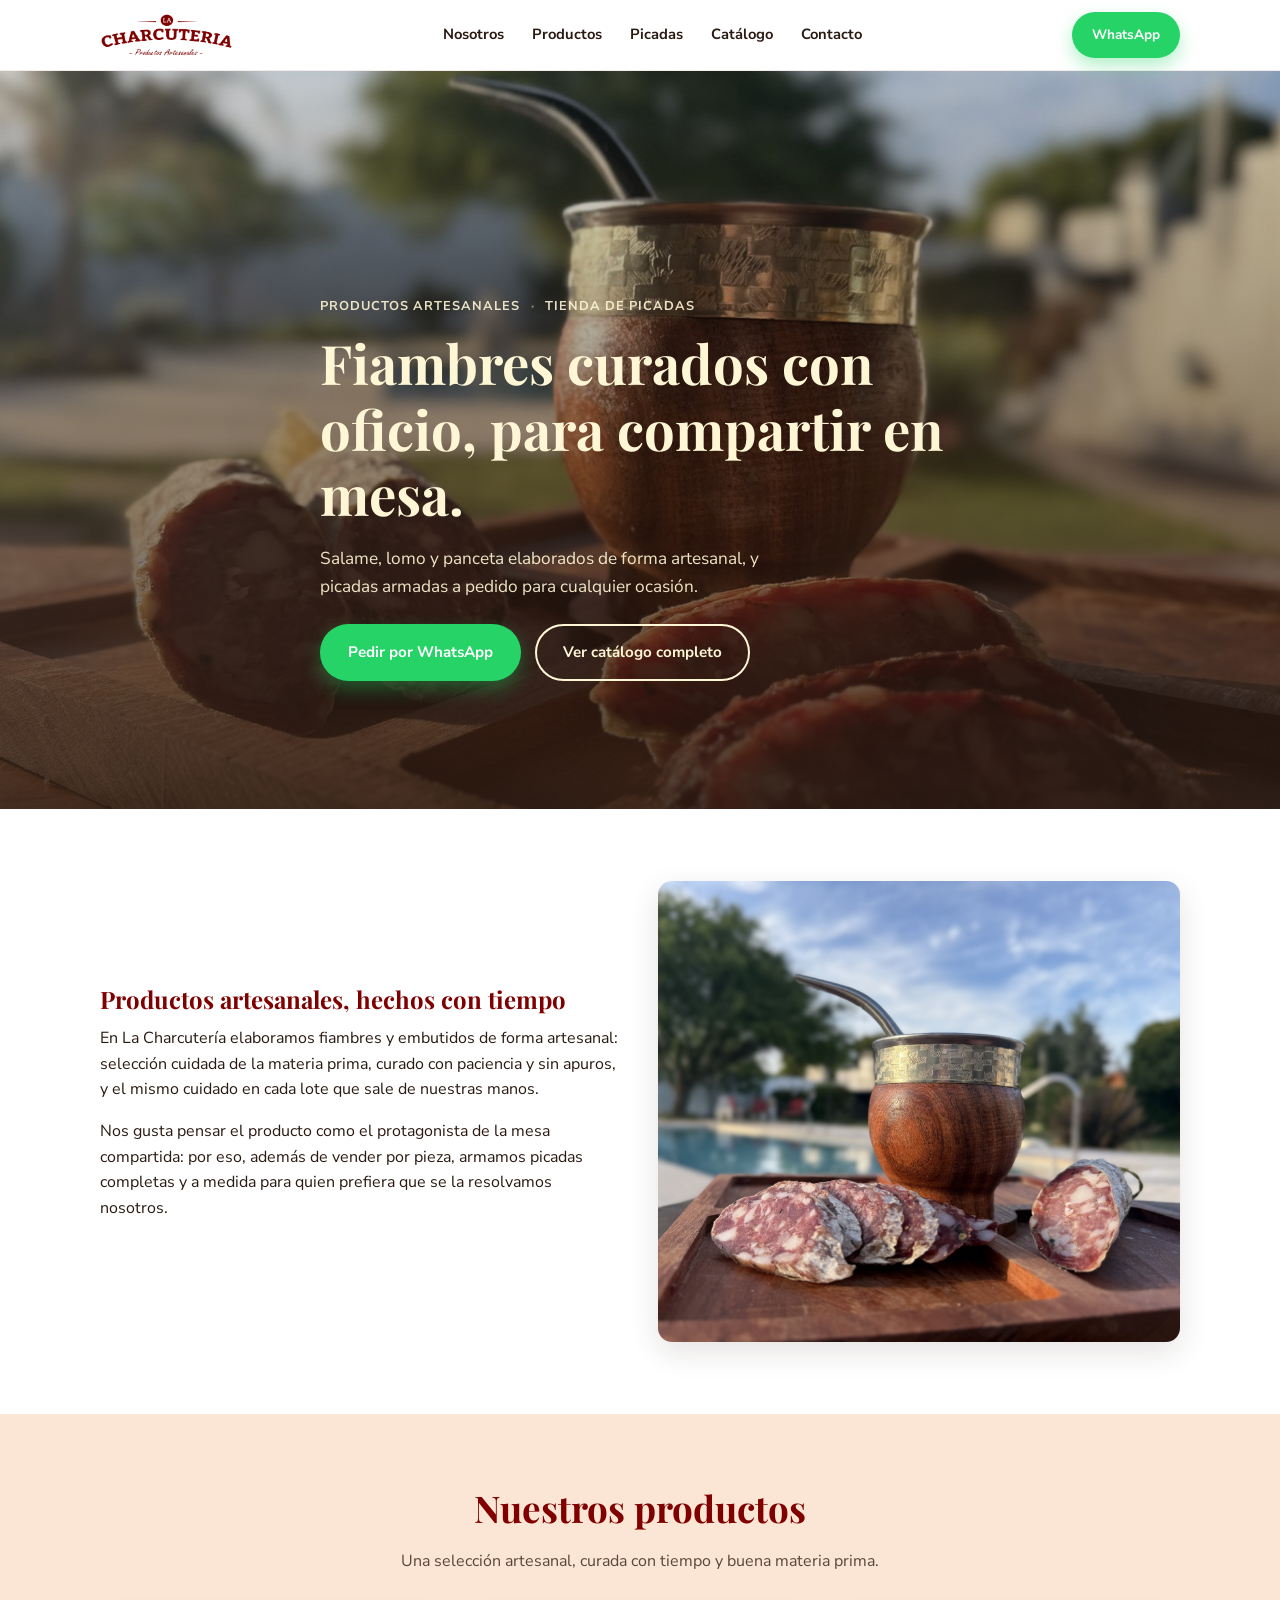
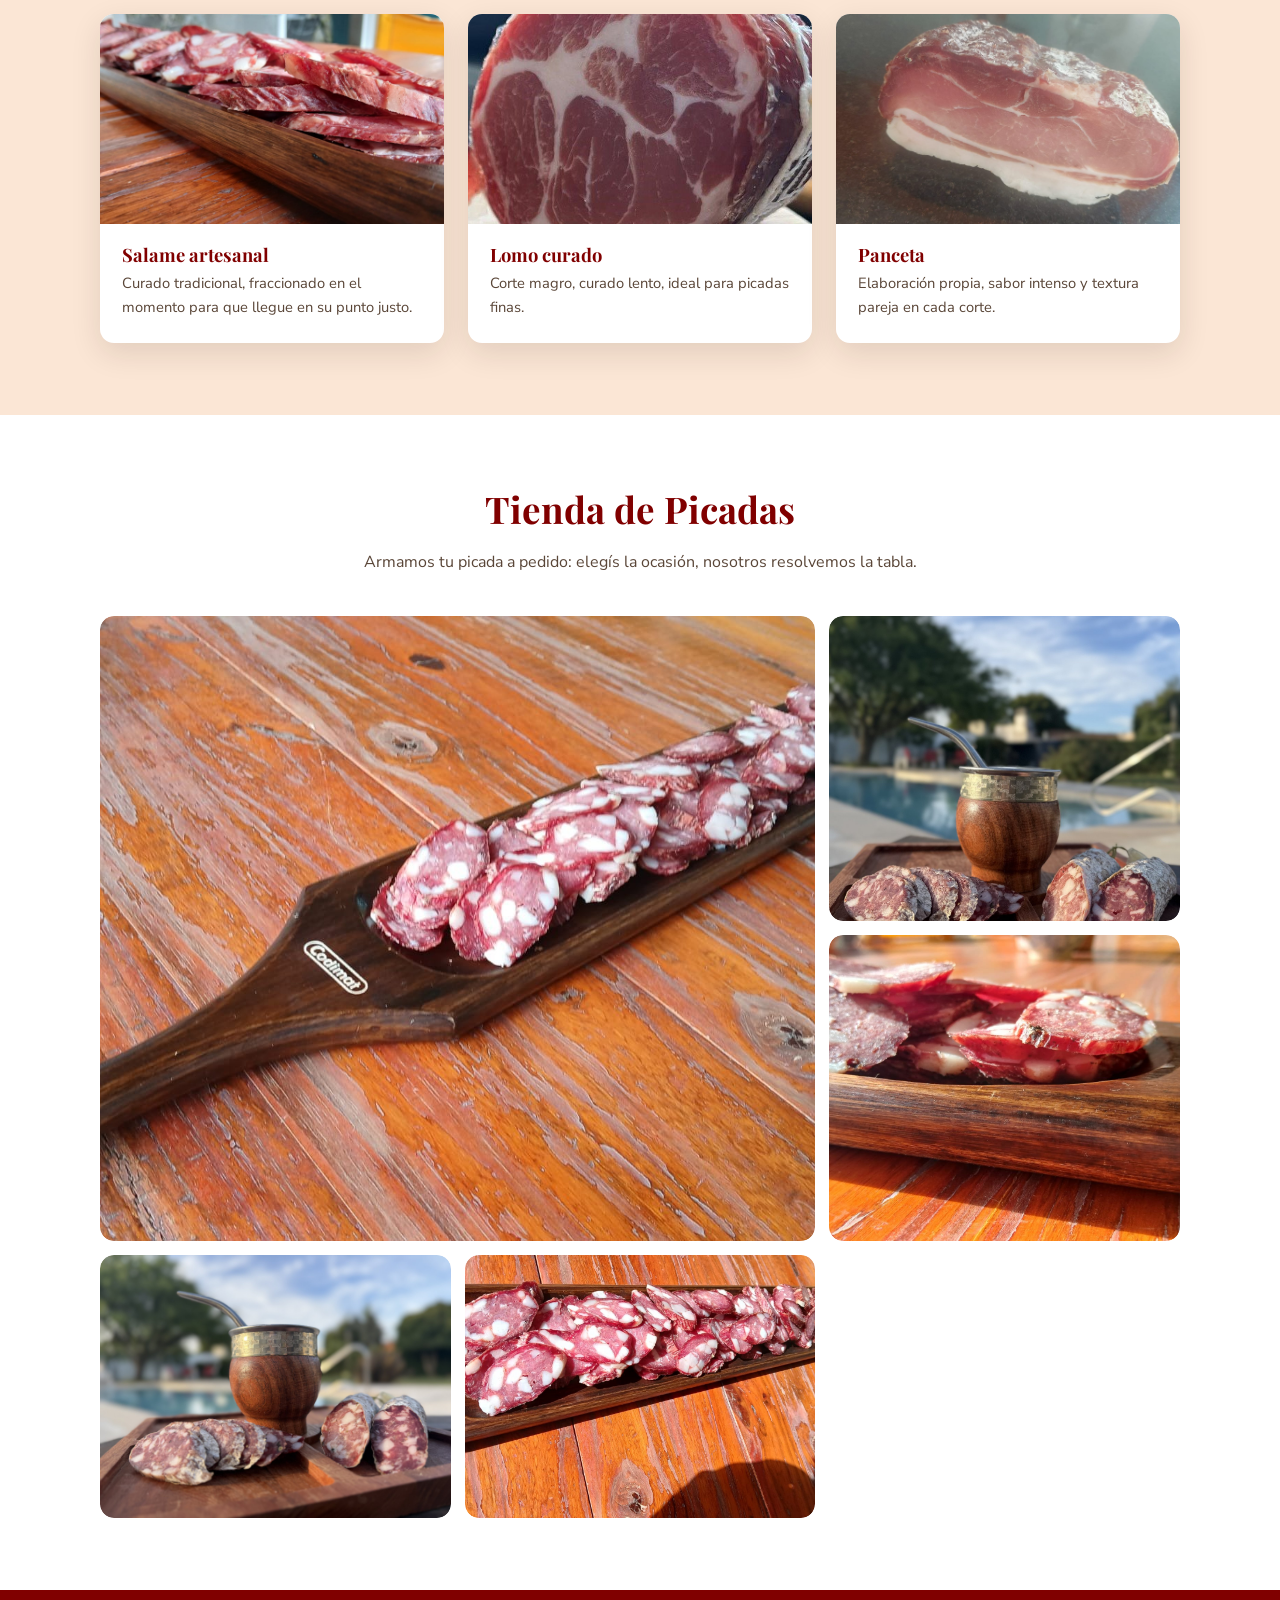
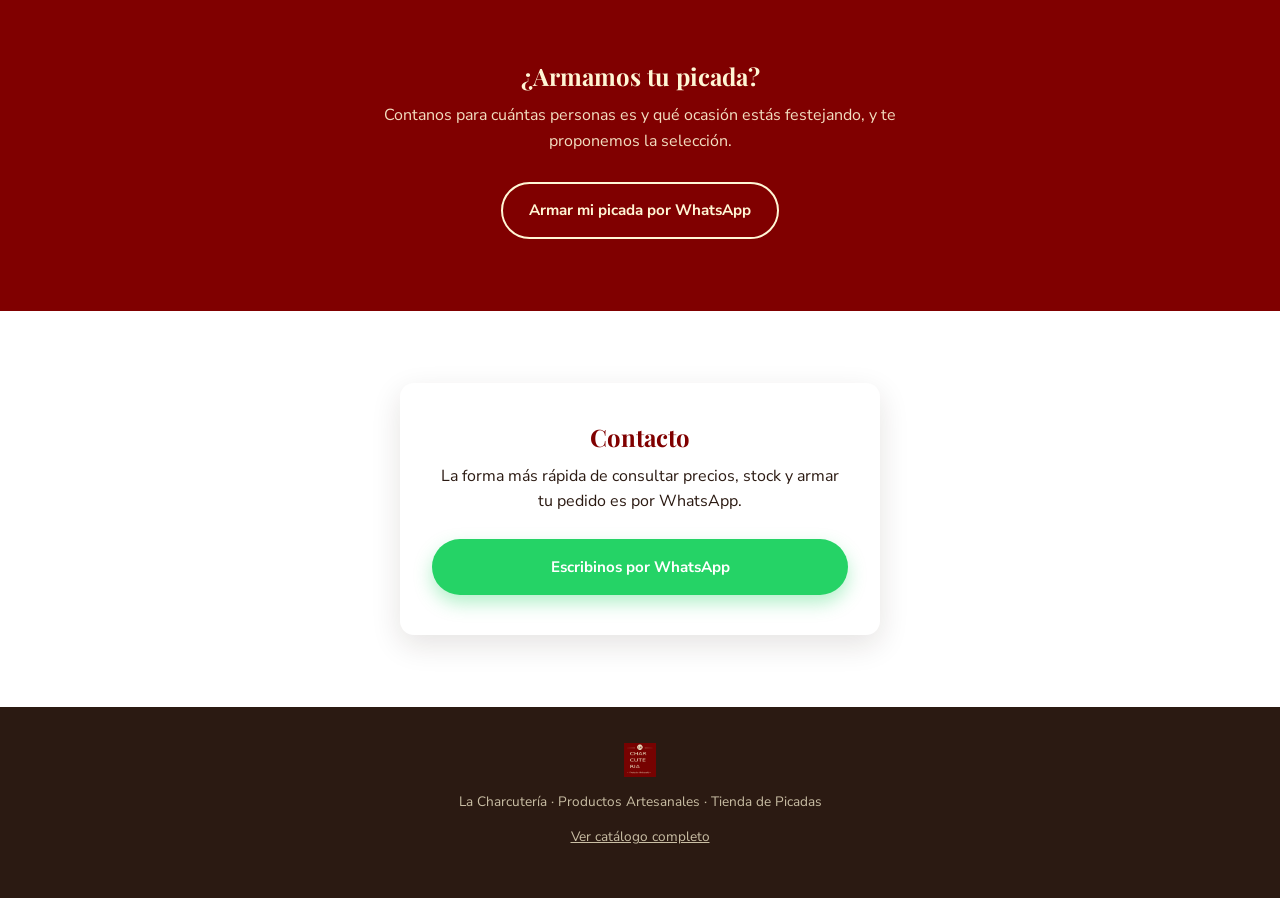
==== index.html @ 69078f0c "Landing La Charcuteria: version inicial" ====
<!DOCTYPE html>
<html lang="es-AR">
<head>
<meta charset="UTF-8" />
<meta name="viewport" content="width=device-width, initial-scale=1.0" />
<title>La Charcutería · Productos Artesanales y Tienda de Picadas</title>
<meta name="description" content="La Charcutería: fiambres y embutidos artesanales, y picadas armadas a pedido. Consultá y pedí por WhatsApp." />
<link rel="icon" type="image/png" sizes="32x32" href="assets/img/logos/favicon-32.png" />
<link rel="apple-touch-icon" sizes="180x180" href="assets/img/logos/favicon-180.png" />
<link rel="preconnect" href="https://fonts.googleapis.com" />
<link rel="preconnect" href="https://fonts.gstatic.com" crossorigin />
<link href="https://fonts.googleapis.com/css2?family=Playfair+Display:wght@600;700&family=Nunito+Sans:wght@400;700;800&display=swap" rel="stylesheet" />
<link rel="stylesheet" href="assets/css/styles.css" />
</head>
<body>

<header class="site-header">
  <div class="container">
    <a class="logo" href="index.html" aria-label="La Charcutería - Inicio">
      <img src="assets/img/logos/logo-wordmark.png" alt="La Charcutería - Productos Artesanales" />
    </a>
    <nav aria-label="Navegación principal">
      <ul class="nav-links">
        <li><a href="#nosotros">Nosotros</a></li>
        <li><a href="#productos">Productos</a></li>
        <li><a href="#picadas">Picadas</a></li>
        <li><a href="catalogo.html">Catálogo</a></li>
        <li><a href="#contacto">Contacto</a></li>
      </ul>
    </nav>
    <div class="nav-cta">
      <a class="btn btn-primary" href="https://wa.me/5492954367009?text=Hola!%20Quiero%20hacer%20una%20consulta%20a%20La%20Charcuter%C3%ADa" target="_blank" rel="noopener">
        WhatsApp
      </a>
    </div>
  </div>
</header>

<section class="hero" style="background-image: url('assets/img/lifestyle-mate-salame-01.jpg');">
  <div class="container">
    <div class="hero-content">
      <span class="hero-kicker"><span>Productos Artesanales</span><span>·</span><span>Tienda de Picadas</span></span>
      <h1>Fiambres curados con oficio, para compartir en mesa.</h1>
      <p>Salame, lomo y panceta elaborados de forma artesanal, y picadas armadas a pedido para cualquier ocasión.</p>
      <div class="hero-actions">
        <a class="btn btn-primary" href="https://wa.me/5492954367009?text=Hola!%20Quiero%20hacer%20un%20pedido%20a%20La%20Charcuter%C3%ADa" target="_blank" rel="noopener">
          Pedir por WhatsApp
        </a>
        <a class="btn btn-secondary" href="catalogo.html">Ver catálogo completo</a>
      </div>
    </div>
  </div>
</section>

<section id="nosotros">
  <div class="container">
    <div class="about-grid">
      <div>
        <h2>Productos artesanales, hechos con tiempo</h2>
        <p>En La Charcutería elaboramos fiambres y embutidos de forma artesanal: selección cuidada de la materia prima, curado con paciencia y sin apuros, y el mismo cuidado en cada lote que sale de nuestras manos.</p>
        <p>Nos gusta pensar el producto como el protagonista de la mesa compartida: por eso, además de vender por pieza, armamos picadas completas y a medida para quien prefiera que se la resolvamos nosotros.</p>
      </div>
      <img src="assets/img/lifestyle-mate-salame-03.jpg" alt="Salame artesanal La Charcutería fraccionado en tabla de madera" loading="lazy" />
    </div>
  </div>
</section>

<section id="productos" class="section-peach">
  <div class="container">
    <div class="section-head">
      <h2>Nuestros productos</h2>
      <p>Una selección artesanal, curada con tiempo y buena materia prima.</p>
    </div>
    <div class="productos-grid">
      <div class="producto-card">
        <img src="assets/img/picada-tabla-01.jpg" alt="Salame artesanal fraccionado" loading="lazy" />
        <div class="producto-card-body">
          <h3>Salame artesanal</h3>
          <p>Curado tradicional, fraccionado en el momento para que llegue en su punto justo.</p>
        </div>
      </div>
      <div class="producto-card">
        <img src="assets/img/producto-lomo-detalle.jpg" alt="Lomo / coppa curada, corte al detalle" loading="lazy" />
        <div class="producto-card-body">
          <h3>Lomo curado</h3>
          <p>Corte magro, curado lento, ideal para picadas finas.</p>
        </div>
      </div>
      <div class="producto-card">
        <img src="assets/img/producto-panceta.jpg" alt="Panceta artesanal" loading="lazy" />
        <div class="producto-card-body">
          <h3>Panceta</h3>
          <p>Elaboración propia, sabor intenso y textura pareja en cada corte.</p>
        </div>
      </div>
    </div>
  </div>
</section>

<section id="picadas">
  <div class="container">
    <div class="section-head">
      <h2>Tienda de Picadas</h2>
      <p>Armamos tu picada a pedido: elegís la ocasión, nosotros resolvemos la tabla.</p>
    </div>
    <div class="galeria-grid">
      <a href="assets/img/picada-tabla-paleta-01.jpg" target="_blank" rel="noopener">
        <img src="assets/img/picada-tabla-paleta-01.jpg" alt="Picada servida en paleta de madera" loading="lazy" />
      </a>
      <a href="assets/img/lifestyle-mate-salame-02.jpg" target="_blank" rel="noopener">
        <img src="assets/img/lifestyle-mate-salame-02.jpg" alt="Salame y mate junto a la pileta" loading="lazy" />
      </a>
      <a href="assets/img/picada-tabla-02.jpg" target="_blank" rel="noopener">
        <img src="assets/img/picada-tabla-02.jpg" alt="Fiambres fraccionados sobre tabla" loading="lazy" />
      </a>
      <a href="assets/img/lifestyle-mate-salame-04.jpg" target="_blank" rel="noopener">
        <img src="assets/img/lifestyle-mate-salame-04.jpg" alt="Salame artesanal La Charcutería" loading="lazy" />
      </a>
      <a href="assets/img/picada-tabla-paleta-02.jpg" target="_blank" rel="noopener">
        <img src="assets/img/picada-tabla-paleta-02.jpg" alt="Picada al sol sobre mesa de madera" loading="lazy" />
      </a>
    </div>
  </div>
</section>

<section class="section-maroon cta-picadas">
  <div class="container">
    <h2>¿Armamos tu picada?</h2>
    <p>Contanos para cuántas personas es y qué ocasión estás festejando, y te proponemos la selección.</p>
    <a class="btn btn-secondary" href="https://wa.me/5492954367009?text=Hola!%20Quiero%20armar%20una%20picada%20con%20La%20Charcuter%C3%ADa" target="_blank" rel="noopener">
      Armar mi picada por WhatsApp
    </a>
  </div>
</section>

<section id="contacto" class="contacto">
  <div class="container">
    <div class="contacto-card">
      <h2>Contacto</h2>
      <p>La forma más rápida de consultar precios, stock y armar tu pedido es por WhatsApp.</p>
      <a class="btn btn-primary" href="https://wa.me/5492954367009?text=Hola!%20Quiero%20hacer%20una%20consulta%20a%20La%20Charcuter%C3%ADa" target="_blank" rel="noopener">
        Escribinos por WhatsApp
      </a>
    </div>
  </div>
</section>

<footer class="site-footer">
  <div class="container">
    <img src="assets/img/logos/logo-isotipo.png" alt="La Charcutería" />
    <p>La Charcutería · Productos Artesanales · Tienda de Picadas</p>
    <p><a href="catalogo.html">Ver catálogo completo</a></p>
  </div>
</footer>

</body>
</html>
---- assets/css/styles.css ----
/* ============================================================
   La Charcutería -- estilos base
   Paleta tomada del logo real (ver assets/img/logos):
     --maroon: color solido de fondo del isotipo (800000)
     --cream:  color de texto/isotipo sobre maroon (FFF6D5)
     --peach:  color de marca cargado en el sistema (clientes.color_marca, FBE6D5)
   Tipografia: Playfair Display (titulos, tono editorial/artesanal)
   + Nunito Sans (texto, legible en mobile).
   ============================================================ */

:root {
  --maroon: #800000;
  --maroon-dark: #5c0000;
  --cream: #fff6d5;
  --peach: #fbe6d5;
  --ink: #2b1a12;
  --ink-soft: #5a4638;
  --white: #ffffff;
  --radius: 14px;
  --max-width: 1120px;
  --shadow: 0 10px 30px rgba(43, 26, 18, 0.12);
}

* {
  box-sizing: border-box;
}

html {
  scroll-behavior: smooth;
}

body {
  margin: 0;
  font-family: "Nunito Sans", -apple-system, BlinkMacSystemFont, sans-serif;
  color: var(--ink);
  background: var(--white);
  line-height: 1.6;
}

h1, h2, h3, h4 {
  font-family: "Playfair Display", Georgia, serif;
  margin: 0 0 0.5em;
  line-height: 1.2;
  color: var(--maroon);
}

p {
  margin: 0 0 1em;
}

a {
  color: inherit;
}

img {
  max-width: 100%;
  display: block;
}

.container {
  max-width: var(--max-width);
  margin: 0 auto;
  padding: 0 20px;
}

/* ── Botones ── */
.btn {
  display: inline-flex;
  align-items: center;
  gap: 8px;
  padding: 14px 26px;
  border-radius: 999px;
  font-weight: 700;
  text-decoration: none;
  font-size: 0.95rem;
  transition: transform 0.15s ease, box-shadow 0.15s ease;
  border: 2px solid transparent;
  cursor: pointer;
}

.btn:hover {
  transform: translateY(-2px);
}

.btn-primary {
  background: #25d366;
  color: #ffffff;
  box-shadow: 0 8px 18px rgba(37, 211, 102, 0.35);
}

.btn-secondary {
  background: transparent;
  color: var(--cream);
  border-color: var(--cream);
}

.btn-secondary:hover {
  background: rgba(255, 246, 213, 0.12);
}

.btn-outline-maroon {
  background: transparent;
  color: var(--maroon);
  border-color: var(--maroon);
}

.btn-outline-maroon:hover {
  background: var(--maroon);
  color: var(--cream);
}

/* ── Header ── */
.site-header {
  position: sticky;
  top: 0;
  z-index: 50;
  background: var(--white);
  border-bottom: 1px solid rgba(128, 0, 0, 0.08);
}

.site-header .container {
  display: flex;
  align-items: center;
  justify-content: space-between;
  padding-top: 12px;
  padding-bottom: 12px;
  gap: 16px;
}

.site-header .logo img {
  height: 44px;
  width: auto;
}

.nav-links {
  display: none;
  gap: 28px;
  list-style: none;
  margin: 0;
  padding: 0;
  font-weight: 700;
  font-size: 0.92rem;
}

.nav-links a {
  text-decoration: none;
  color: var(--ink);
}

.nav-links a:hover {
  color: var(--maroon);
}

.nav-cta {
  display: flex;
  align-items: center;
  gap: 12px;
}

.nav-cta .btn {
  padding: 10px 18px;
  font-size: 0.85rem;
}

@media (min-width: 860px) {
  .nav-links {
    display: flex;
  }
}

/* ── Hero ── */
.hero {
  position: relative;
  min-height: 82vh;
  display: flex;
  align-items: flex-end;
  color: var(--cream);
  background-size: cover;
  background-position: center;
  isolation: isolate;
}

.hero::after {
  content: "";
  position: absolute;
  inset: 0;
  background: linear-gradient(180deg, rgba(43, 26, 18, 0.15) 0%, rgba(43, 26, 18, 0.55) 60%, rgba(43, 26, 18, 0.85) 100%);
  z-index: -1;
}

.hero-content {
  padding: 48px 0 56px;
  max-width: 640px;
}

.hero-kicker {
  display: inline-flex;
  gap: 10px;
  align-items: center;
  font-weight: 700;
  letter-spacing: 0.08em;
  text-transform: uppercase;
  font-size: 0.8rem;
  color: var(--cream);
  opacity: 0.9;
  margin-bottom: 14px;
}

.hero-kicker span:nth-child(2) {
  opacity: 0.6;
}

.hero h1 {
  color: var(--cream);
  font-size: clamp(2.1rem, 5vw, 3.4rem);
  margin-bottom: 0.35em;
}

.hero p {
  font-size: 1.08rem;
  max-width: 46ch;
  color: rgba(255, 246, 213, 0.92);
}

.hero-actions {
  display: flex;
  flex-wrap: wrap;
  gap: 14px;
  margin-top: 24px;
}

/* ── Secciones generales ── */
section {
  padding: 72px 0;
}

.section-peach {
  background: var(--peach);
}

.section-maroon {
  background: var(--maroon);
  color: var(--cream);
}

.section-maroon h2 {
  color: var(--cream);
}

.section-head {
  max-width: 640px;
  margin: 0 auto 40px;
  text-align: center;
}

.section-head h2 {
  font-size: clamp(1.7rem, 3.4vw, 2.3rem);
}

.section-head p {
  color: var(--ink-soft);
}

.section-maroon .section-head p {
  color: rgba(255, 246, 213, 0.85);
}

/* ── Sobre nosotros ── */
.about-grid {
  display: grid;
  gap: 36px;
  align-items: center;
}

.about-grid img {
  border-radius: var(--radius);
  box-shadow: var(--shadow);
}

@media (min-width: 860px) {
  .about-grid {
    grid-template-columns: 1fr 1fr;
  }
}

/* ── Productos ── */
.productos-grid {
  display: grid;
  gap: 24px;
  grid-template-columns: repeat(auto-fit, minmax(230px, 1fr));
}

.producto-card {
  background: var(--white);
  border-radius: var(--radius);
  overflow: hidden;
  box-shadow: var(--shadow);
}

.producto-card img {
  height: 210px;
  width: 100%;
  object-fit: cover;
}

.producto-card-body {
  padding: 20px 22px 24px;
}

.producto-card-body h3 {
  font-size: 1.15rem;
  margin-bottom: 6px;
}

.producto-card-body p {
  font-size: 0.92rem;
  color: var(--ink-soft);
  margin-bottom: 0;
}

/* ── Galeria ── */
.galeria-grid {
  display: grid;
  gap: 14px;
  grid-template-columns: repeat(2, 1fr);
}

.galeria-grid img {
  border-radius: var(--radius);
  height: 100%;
  width: 100%;
  object-fit: cover;
  aspect-ratio: 4 / 3;
}

.galeria-grid a {
  display: block;
  overflow: hidden;
  border-radius: var(--radius);
}

.galeria-grid img {
  transition: transform 0.35s ease;
}

.galeria-grid a:hover img {
  transform: scale(1.05);
}

@media (min-width: 640px) {
  .galeria-grid {
    grid-template-columns: repeat(3, 1fr);
  }
  .galeria-grid a:first-child {
    grid-column: span 2;
    grid-row: span 2;
  }
  .galeria-grid a:first-child img {
    aspect-ratio: 8 / 7;
  }
}

/* ── CTA picadas ── */
.cta-picadas {
  text-align: center;
}

.cta-picadas h2 {
  color: var(--cream);
}

.cta-picadas p {
  max-width: 52ch;
  margin: 0 auto 28px;
  color: rgba(255, 246, 213, 0.9);
}

/* ── Contacto ── */
.contacto {
  text-align: center;
}

.contacto-card {
  max-width: 480px;
  margin: 0 auto;
  background: var(--white);
  border-radius: var(--radius);
  box-shadow: var(--shadow);
  padding: 40px 32px;
}

.contacto-card .btn {
  width: 100%;
  justify-content: center;
  margin-top: 8px;
}

/* ── Footer ── */
.site-footer {
  background: var(--ink);
  color: rgba(255, 246, 213, 0.75);
  padding: 36px 0;
  font-size: 0.85rem;
  text-align: center;
}

.site-footer img {
  height: 34px;
  margin: 0 auto 14px;
  opacity: 0.9;
}

/* ── Catalogo (skeleton) ── */
.catalogo-hero {
  background: var(--maroon);
  color: var(--cream);
  text-align: center;
  padding: 64px 0 48px;
}

.catalogo-hero h1 {
  color: var(--cream);
}

.catalogo-hero p {
  max-width: 52ch;
  margin: 0 auto;
  color: rgba(255, 246, 213, 0.88);
}

.catalogo-aviso {
  max-width: 640px;
  margin: 0 auto 48px;
  text-align: center;
  background: var(--peach);
  border-radius: var(--radius);
  padding: 28px 30px;
}

.catalogo-aviso h3 {
  margin-bottom: 8px;
}

.catalogo-grid {
  display: grid;
  gap: 24px;
  grid-template-columns: repeat(auto-fit, minmax(240px, 1fr));
}

.catalogo-card {
  background: var(--white);
  border: 1px solid rgba(128, 0, 0, 0.12);
  border-radius: var(--radius);
  overflow: hidden;
}

.catalogo-card img {
  height: 190px;
  width: 100%;
  object-fit: cover;
}

.catalogo-card-body {
  padding: 18px 20px 22px;
}

.catalogo-card-body h3 {
  font-size: 1.05rem;
  margin-bottom: 4px;
}

.catalogo-card-body .precio {
  font-weight: 700;
  color: var(--maroon);
  font-size: 0.9rem;
  margin-bottom: 10px;
  display: block;
}

.catalogo-card-body .btn {
  width: 100%;
  justify-content: center;
  padding: 10px 16px;
  font-size: 0.82rem;
}
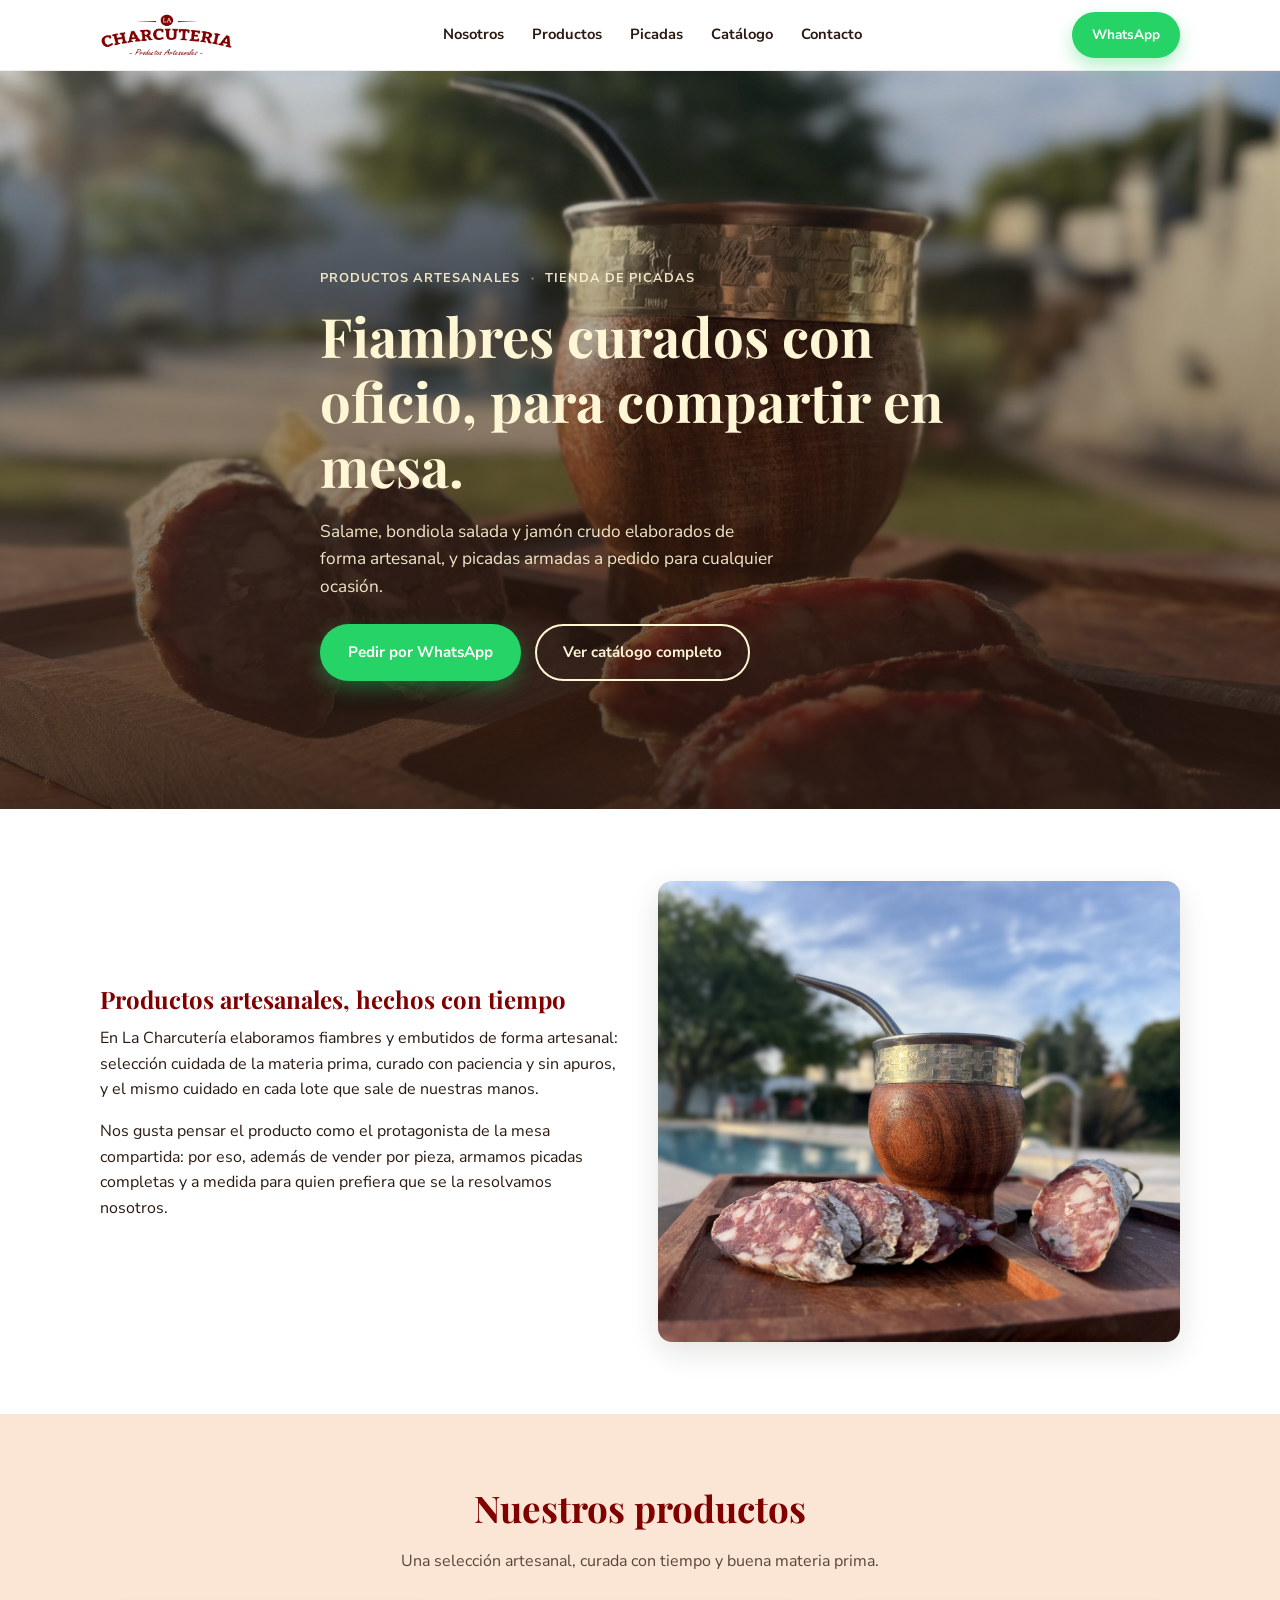
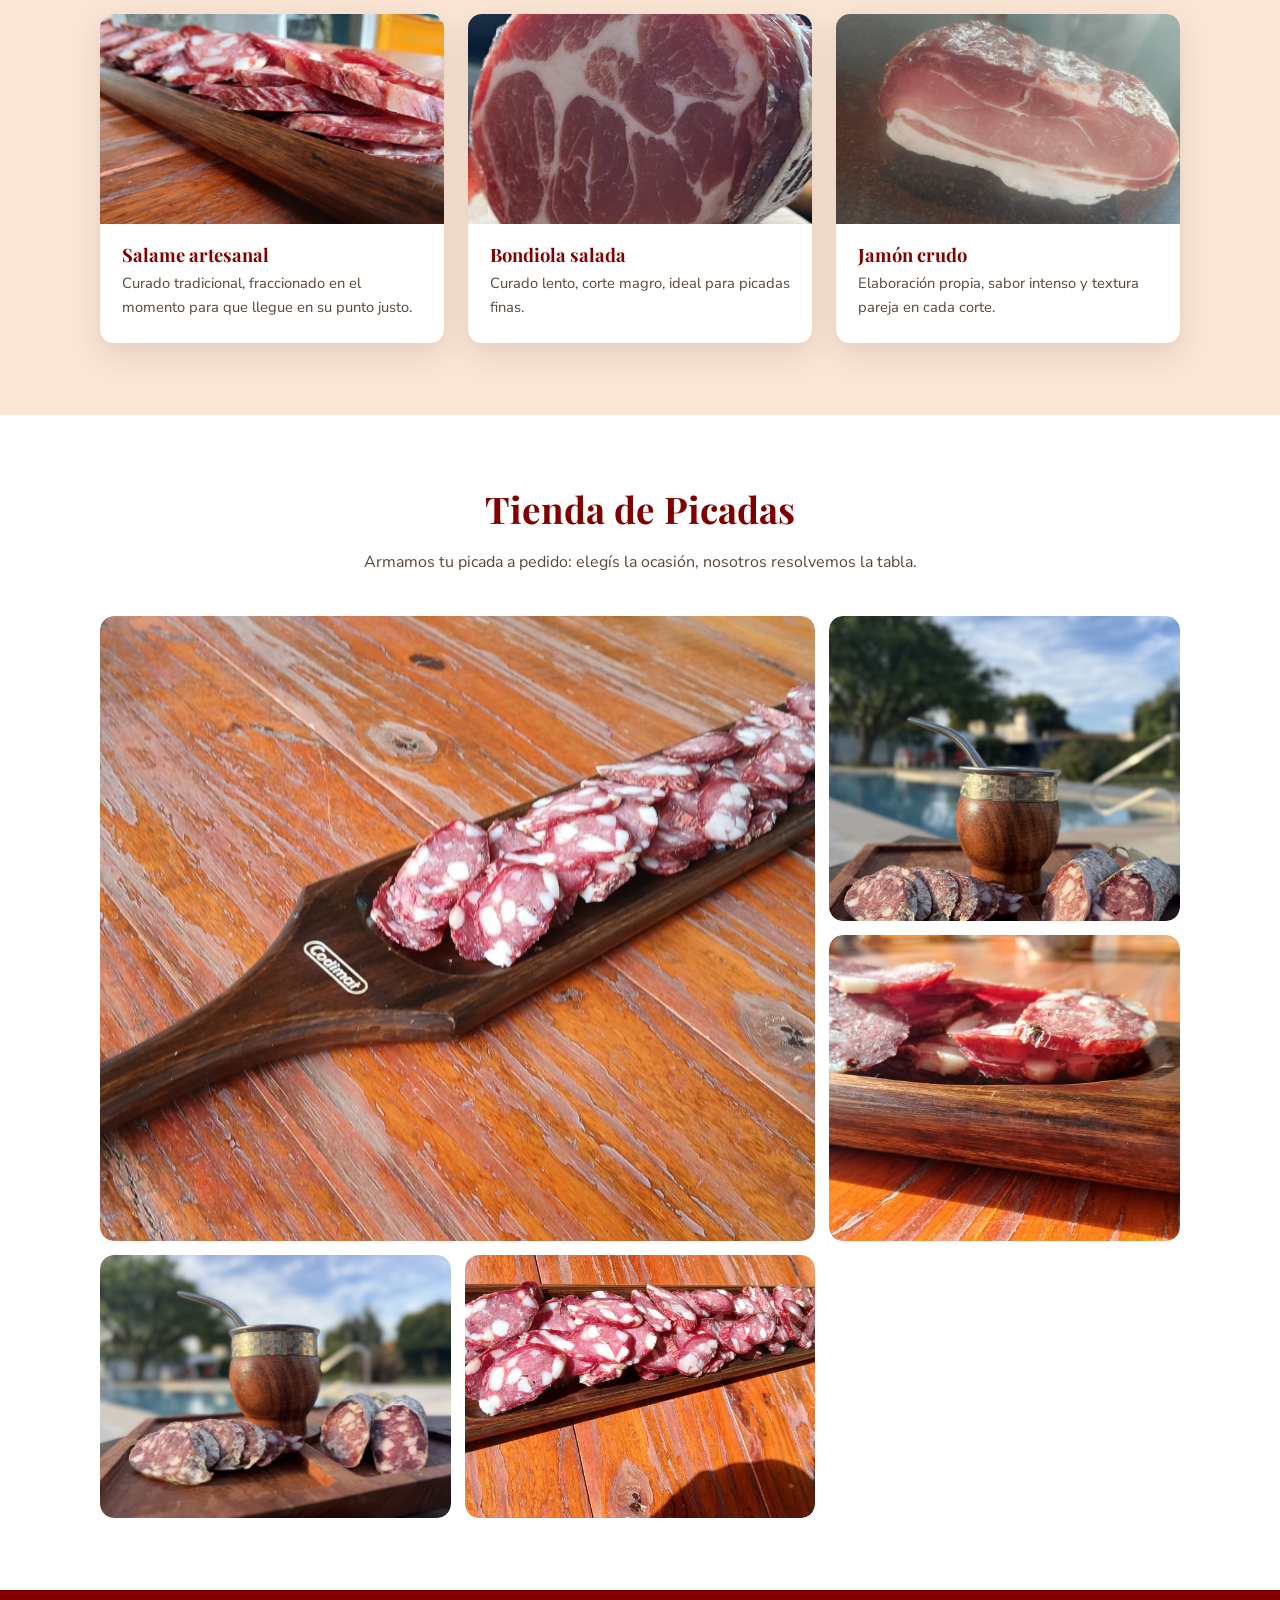
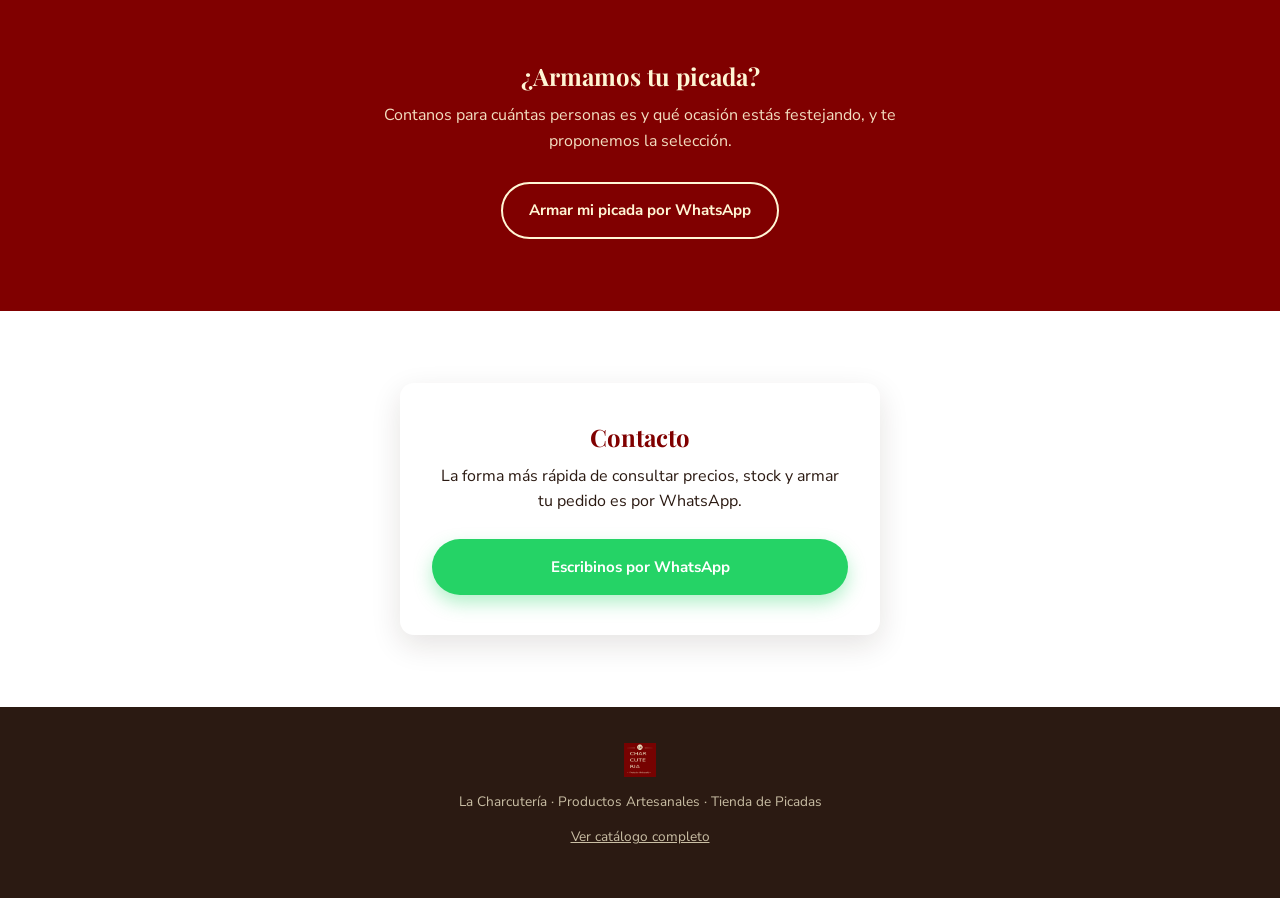
==== commit df3deb8d: "Fase 76: conectar con modulo Landing + corregir nombres de productos" ====
--- a/index.html
+++ b/index.html
@@ -36,12 +36,13 @@
   </div>
 </header>
 
-<section class="hero" style="background-image: url('assets/img/lifestyle-mate-salame-01.jpg');">
+<section class="hero" id="hero">
+  <div class="hero-bg" id="hero-bg" style="background-image: url('assets/img/lifestyle-mate-salame-01.jpg');"></div>
   <div class="container">
     <div class="hero-content">
       <span class="hero-kicker"><span>Productos Artesanales</span><span>·</span><span>Tienda de Picadas</span></span>
       <h1>Fiambres curados con oficio, para compartir en mesa.</h1>
-      <p>Salame, lomo y panceta elaborados de forma artesanal, y picadas armadas a pedido para cualquier ocasión.</p>
+      <p>Salame, bondiola salada y jamón crudo elaborados de forma artesanal, y picadas armadas a pedido para cualquier ocasión.</p>
       <div class="hero-actions">
         <a class="btn btn-primary" href="https://wa.me/5492954367009?text=Hola!%20Quiero%20hacer%20un%20pedido%20a%20La%20Charcuter%C3%ADa" target="_blank" rel="noopener">
           Pedir por WhatsApp
@@ -80,16 +81,16 @@
         </div>
       </div>
       <div class="producto-card">
-        <img src="assets/img/producto-lomo-detalle.jpg" alt="Lomo / coppa curada, corte al detalle" loading="lazy" />
+        <img src="assets/img/producto-lomo-detalle.jpg" alt="Bondiola salada, corte al detalle" loading="lazy" />
         <div class="producto-card-body">
-          <h3>Lomo curado</h3>
-          <p>Corte magro, curado lento, ideal para picadas finas.</p>
+          <h3>Bondiola salada</h3>
+          <p>Curado lento, corte magro, ideal para picadas finas.</p>
         </div>
       </div>
       <div class="producto-card">
-        <img src="assets/img/producto-panceta.jpg" alt="Panceta artesanal" loading="lazy" />
+        <img src="assets/img/producto-panceta.jpg" alt="Jamón crudo artesanal" loading="lazy" />
         <div class="producto-card-body">
-          <h3>Panceta</h3>
+          <h3>Jamón crudo</h3>
           <p>Elaboración propia, sabor intenso y textura pareja en cada corte.</p>
         </div>
       </div>
@@ -153,5 +154,72 @@
   </div>
 </footer>
 
+<!-- Fase 76 (14/09): trae en vivo la foto/contraste/promo que se editen
+     desde el módulo "Landing" de edgy-gestion (panel interno con login),
+     vía la función pública edgy_gestion.landing_publica(slug). Si algo
+     falla (sin conexión, función caída, etc.) la página se queda tal
+     cual está en el HTML -- nunca rompe nada, solo deja de actualizarse. -->
+<script>
+(function () {
+  var SUPABASE_URL = 'https://ipnufyqwbjbocsezdkiw.supabase.co';
+  var SUPABASE_ANON_KEY = 'eyJhbGciOiJIUzI1NiIsInR5cCI6IkpXVCJ9.eyJpc3MiOiJzdXBhYmFzZSIsInJlZiI6ImlwbnVmeXF3Ympib2NzZXpka2l3Iiwicm9sZSI6ImFub24iLCJpYXQiOjE3NzIyODg2ODgsImV4cCI6MjA4Nzg2NDY4OH0.MOqvcNbA4AbGxJgrag2tOj_rH7cOJTWU2k8qARYVhT8';
+  var SLUG = 'la-charcuteria-express';
+
+  function escapeHtml(texto) {
+    var div = document.createElement('div');
+    div.textContent = texto;
+    return div.innerHTML;
+  }
+
+  fetch(SUPABASE_URL + '/rest/v1/rpc/landing_publica', {
+    method: 'POST',
+    headers: {
+      'Content-Type': 'application/json',
+      // La función vive en el esquema "edgy_gestion" (no "public"), que
+      // es el default de PostgREST -- este header le dice qué esquema
+      // usar. El cliente supabase-js de la app hace esto solo (ver
+      // db: { schema: 'edgy_gestion' } en src/lib/supabase.ts); acá, con
+      // fetch a pelo, hay que ponerlo a mano.
+      'Content-Profile': 'edgy_gestion',
+      apikey: SUPABASE_ANON_KEY,
+      Authorization: 'Bearer ' + SUPABASE_ANON_KEY,
+    },
+    body: JSON.stringify({ p_slug: SLUG }),
+  })
+    .then(function (r) {
+      return r.ok ? r.json() : null;
+    })
+    .then(function (data) {
+      if (!data) return;
+
+      var heroBg = document.getElementById('hero-bg');
+      if (heroBg) {
+        if (data.heroImagenUrl) {
+          heroBg.style.backgroundImage = "url('" + data.heroImagenUrl + "')";
+        }
+        if (data.heroContraste) {
+          heroBg.style.filter = 'contrast(' + data.heroContraste + '%)';
+        }
+      }
+
+      if (data.promoActiva && data.promoTitulo) {
+        var banner = document.createElement('div');
+        banner.className = 'promo-banner';
+        var html = '<div class="container"><strong>' + escapeHtml(data.promoTitulo) + '</strong>';
+        if (data.promoTexto) {
+          html += ' — ' + escapeHtml(data.promoTexto);
+        }
+        html += '</div>';
+        banner.innerHTML = html;
+        document.body.insertBefore(banner, document.body.firstChild);
+      }
+    })
+    .catch(function () {
+      // Silencioso a propósito: si falla, la landing se ve exactamente
+      // igual que si este script no existiera.
+    });
+})();
+</script>
+
 </body>
 </html>
--- a/assets/css/styles.css
+++ b/assets/css/styles.css
@@ -168,16 +168,27 @@
   }
 }
 
-/* ── Hero ── */
+/* ── Hero ──
+   Fase 76 (14/09): la imagen de fondo vive en .hero-bg, una capa propia
+   detrás del overlay -- así el filtro de contraste que edita el panel
+   "Landing" (edgy-gestion) afecta solo a la foto, nunca al texto ni a
+   los botones que van encima. */
 .hero {
   position: relative;
   min-height: 82vh;
   display: flex;
   align-items: flex-end;
   color: var(--cream);
+  isolation: isolate;
+}
+
+.hero-bg {
+  position: absolute;
+  inset: 0;
   background-size: cover;
   background-position: center;
-  isolation: isolate;
+  z-index: -2;
+  transition: filter 0.2s ease;
 }
 
 .hero::after {
@@ -483,3 +494,18 @@
   padding: 10px 16px;
   font-size: 0.82rem;
 }
+
+/* ── Promo banner (Fase 76) ──
+   Inyectado por JS (index.html) cuando el panel "Landing" tiene una
+   promo activa. Va como primer elemento del body, arriba del header. */
+.promo-banner {
+  background: var(--maroon);
+  color: var(--cream);
+  text-align: center;
+  font-size: 0.85rem;
+  padding: 10px 16px;
+}
+
+.promo-banner strong {
+  font-weight: 800;
+}
